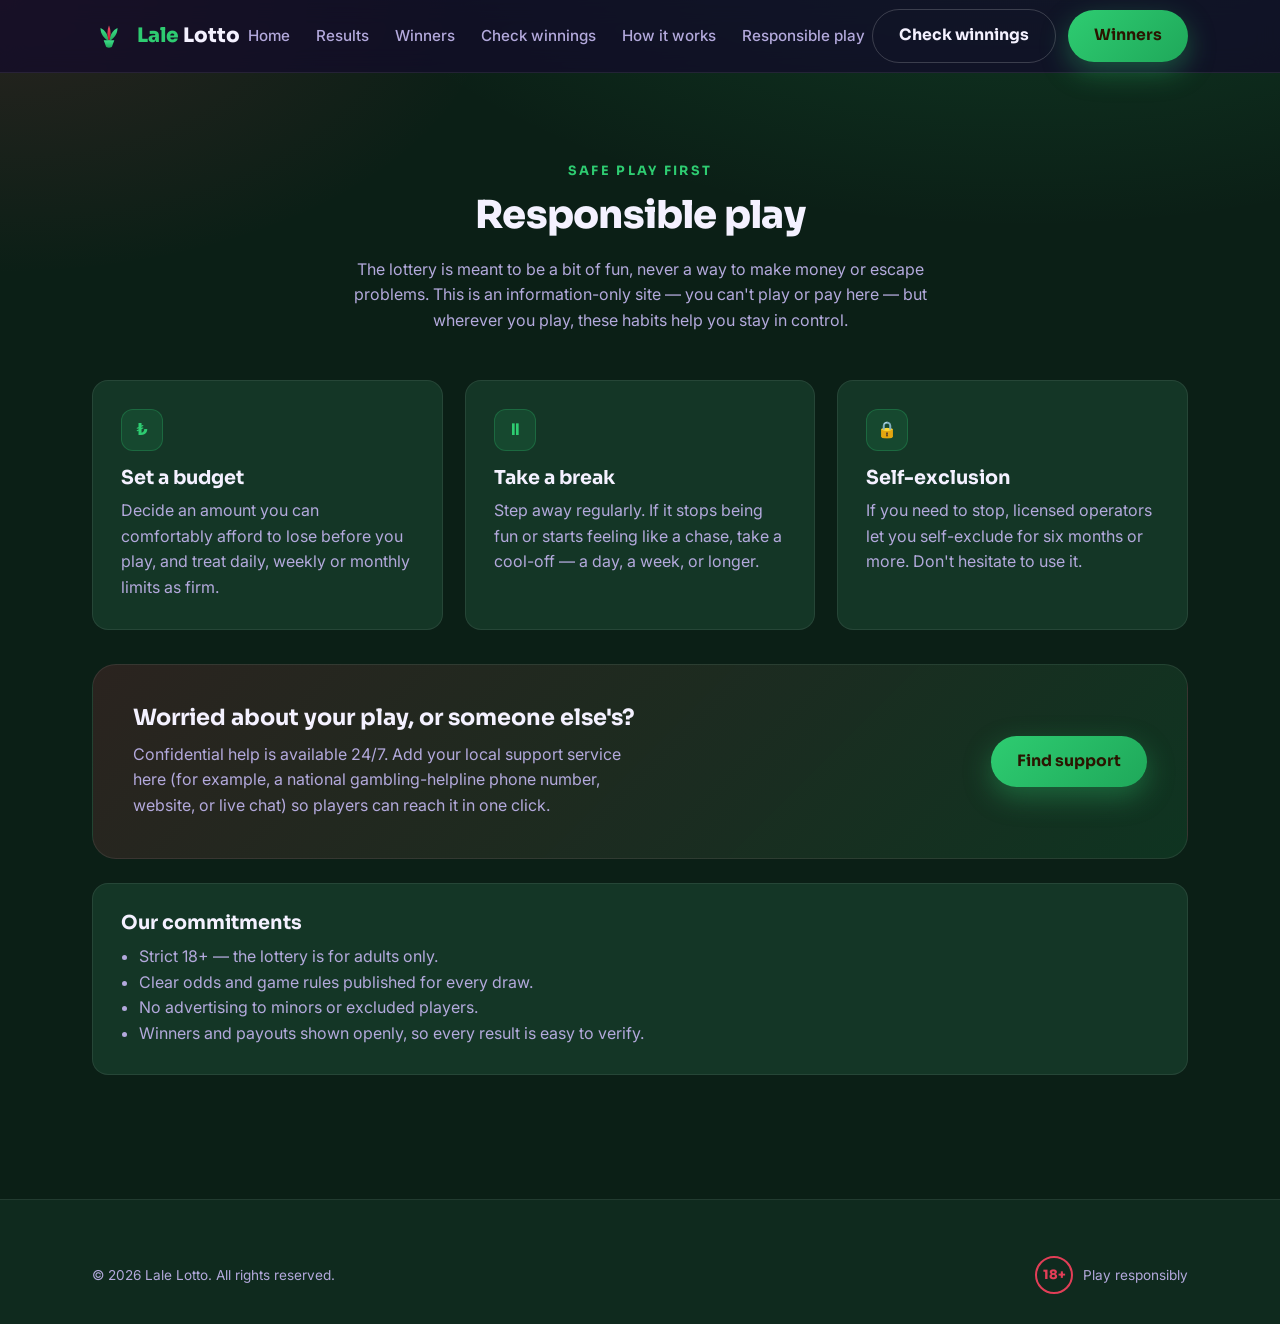
==== responsible.html @ 49908984 "Lale Lotto - informational 6/49 site with Supabase database" ====
<!DOCTYPE html>
<html lang="en">
<head>
  <meta charset="UTF-8" />
  <meta name="viewport" content="width=device-width, initial-scale=1.0" />
  <title>Responsible play — Lale Lotto</title>
  <meta name="description" content="Lale Lotto is committed to safe play. Set limits, take a break, self-exclude, and find free support. 18+ only." />
  <link rel="icon" type="image/svg+xml" href="assets/favicon.svg" />
  <link rel="preconnect" href="https://fonts.googleapis.com" />
  <link rel="preconnect" href="https://fonts.gstatic.com" crossorigin />
  <link href="https://fonts.googleapis.com/css2?family=Sora:wght@600;700;800&family=Inter:wght@400;500;600&display=swap" rel="stylesheet" />
  <link rel="stylesheet" href="css/styles.css" />
</head>
<body>

  <header class="site-header">
    <div class="container nav">
      <a class="brand" href="index.html" aria-label="Lale Lotto home">
        <svg viewBox="0 0 64 64" aria-hidden="true">
          <defs>
            <linearGradient id="hg" x1="0" y1="0" x2="0" y2="1"><stop offset="0" stop-color="#3DE08A"/><stop offset="1" stop-color="#1FA85A"/></linearGradient>
            <linearGradient id="hr" x1="0" y1="0" x2="0" y2="1"><stop offset="0" stop-color="#E94E66"/><stop offset="1" stop-color="#C8102E"/></linearGradient>
          </defs>
          <g transform="translate(8,6)">
            <path d="M24 36 C15 31 8 23 8 11 C17 15 22 24 24 36 Z" fill="url(#hg)"/>
            <path d="M24 36 C33 31 40 23 40 11 C31 15 26 24 24 36 Z" fill="url(#hg)"/>
            <path d="M24 6 C20 15 20 27 24 37 C28 27 28 15 24 6 Z" fill="url(#hr)"/>
            <path d="M14 34 H34 L30 45 C30 49 18 49 18 45 Z" fill="url(#hg)"/>
          </g>
        </svg>
        <span><span class="lale">Lale</span> Lotto</span>
      </a>
      <ul class="nav-links">
        <li><a href="index.html">Home</a></li>
        <li><a href="results.html">Results</a></li>
        <li><a href="winners.html">Winners</a></li>
        <li><a href="check.html">Check winnings</a></li>
        <li><a href="index.html#how">How it works</a></li>
        <li><a href="responsible.html" aria-current="page">Responsible play</a></li>
      </ul>
      <div class="nav-actions">
        <a class="btn btn-ghost" href="check.html">Check winnings</a>
        <a class="btn btn-primary" href="winners.html">Winners</a>
        <button class="nav-toggle" aria-label="Open menu">
          <svg width="26" height="26" viewBox="0 0 24 24" fill="none" stroke="currentColor" stroke-width="2"><path d="M3 6h18M3 12h18M3 18h18"/></svg>
        </button>
      </div>
    </div>
  </header>

  <section class="section">
    <div class="container">
      <div class="center" style="max-width:640px;margin:0 auto 46px;">
        <span class="eyebrow">Safe play first</span>
        <h1 style="font-size:2.4rem;">Responsible play</h1>
        <p>The lottery is meant to be a bit of fun, never a way to make money or escape problems. This is an information-only site — you can't play or pay here — but wherever you play, these habits help you stay in control.</p>
      </div>

      <div class="grid-3">
        <div class="card">
          <div class="step-no">₺</div>
          <h3>Set a budget</h3>
          <p>Decide an amount you can comfortably afford to lose before you play, and treat daily, weekly or monthly limits as firm.</p>
        </div>
        <div class="card">
          <div class="step-no">⏸</div>
          <h3>Take a break</h3>
          <p>Step away regularly. If it stops being fun or starts feeling like a chase, take a cool-off — a day, a week, or longer.</p>
        </div>
        <div class="card">
          <div class="step-no">🔒</div>
          <h3>Self-exclusion</h3>
          <p>If you need to stop, licensed operators let you self-exclude for six months or more. Don't hesitate to use it.</p>
        </div>
      </div>

      <div class="banner" style="margin-top:34px;">
        <div style="max-width:52ch;">
          <h2 style="font-size:1.4rem;">Worried about your play, or someone else's?</h2>
          <p style="margin:0;">Confidential help is available 24/7. Add your local support service here (for example, a national gambling-helpline phone number, website, or live chat) so players can reach it in one click.</p>
        </div>
        <a class="btn btn-primary" href="#">Find support</a>
      </div>

      <div class="card" style="margin-top:24px;">
        <h3>Our commitments</h3>
        <ul style="color:var(--muted);padding-left:1.1em;margin:0;">
          <li>Strict 18+ — the lottery is for adults only.</li>
          <li>Clear odds and game rules published for every draw.</li>
          <li>No advertising to minors or excluded players.</li>
          <li>Winners and payouts shown openly, so every result is easy to verify.</li>
        </ul>
      </div>
    </div>
  </section>

  <footer class="site-footer">
    <div class="container">
      <div class="footer-bottom" style="border:0;margin:0;padding:0;">
        <span>© <span data-year>2026</span> Lale Lotto. All rights reserved.</span>
        <span style="display:flex;align-items:center;gap:10px;"><span class="age-chip">18+</span> Play responsibly</span>
      </div>
    </div>
  </footer>

  <script src="js/main.js"></script>
</body>
</html>
---- css/styles.css ----
/* =========================================================
   Lale Lotto — global stylesheet
   Palette: deep indigo + gold (luck) + tulip red (accent)
   ========================================================= */

:root {
  --bg:        #0B1F16;
  --bg-2:      #0F2A1E;
  --surface:   #143626;
  --surface-2: #1A4630;
  --line:      rgba(255, 255, 255, .08);

  /* Primary accent is now GREEN. The --gold/--gold-2 names are kept as
     aliases so existing rules keep working without renaming everything. */
  --green:   #2ECC71;
  --green-2: #1FA85A;
  --gold:    #2ECC71;
  --gold-2:  #1FA85A;
  --red:     #E23E57;
  --red-2:   #C8102E;

  --text:  #F4F1FF;
  --muted: #B3A9DC;

  --radius: 16px;
  --radius-sm: 10px;
  --shadow: 0 18px 50px rgba(0, 0, 0, .45);
  --ring: 0 0 0 3px rgba(46, 204, 113, .45);

  --maxw: 1140px;
  --font-head: "Sora", system-ui, sans-serif;
  --font-body: "Inter", system-ui, -apple-system, sans-serif;
}

* { box-sizing: border-box; }

html { scroll-behavior: smooth; }

body {
  margin: 0;
  font-family: var(--font-body);
  color: var(--text);
  background:
    radial-gradient(1200px 600px at 80% -10%, rgba(46, 204, 113, .18), transparent 60%),
    radial-gradient(900px 500px at 0% 0%, rgba(226, 62, 87, .14), transparent 55%),
    var(--bg);
  line-height: 1.6;
  -webkit-font-smoothing: antialiased;
}

h1, h2, h3, h4 { font-family: var(--font-head); line-height: 1.15; margin: 0 0 .5em; }
h1 { font-size: clamp(2.2rem, 5vw, 3.6rem); font-weight: 800; letter-spacing: -.02em; }
h2 { font-size: clamp(1.6rem, 3.2vw, 2.4rem); font-weight: 700; }
p  { margin: 0 0 1em; color: var(--muted); }
a  { color: var(--gold); text-decoration: none; }

.container { width: 100%; max-width: var(--maxw); margin: 0 auto; padding: 0 22px; }
.section { padding: 84px 0; }
.eyebrow {
  display: inline-block; font-family: var(--font-head); font-weight: 700;
  font-size: .8rem; letter-spacing: .18em; text-transform: uppercase;
  color: var(--gold); margin-bottom: 12px;
}
.center { text-align: center; }
.muted { color: var(--muted); }
.gold  { color: var(--gold); }

/* ---------- Buttons ---------- */
.btn {
  display: inline-flex; align-items: center; gap: 9px;
  font-family: var(--font-head); font-weight: 700; font-size: .98rem;
  padding: 13px 26px; border-radius: 999px; border: 0; cursor: pointer;
  transition: transform .15s ease, box-shadow .2s ease, background .2s ease;
  text-decoration: none;
}
.btn:active { transform: translateY(1px); }
.btn-primary {
  color: #2A1500;
  background: linear-gradient(135deg, var(--gold), var(--gold-2));
  box-shadow: 0 10px 28px rgba(46, 204, 113, .35);
}
.btn-primary:hover { box-shadow: 0 14px 34px rgba(46, 204, 113, .5); transform: translateY(-2px); }
.btn-ghost {
  color: var(--text); background: transparent;
  border: 1px solid rgba(255, 255, 255, .18);
}
.btn-ghost:hover { border-color: var(--gold); color: var(--gold); }
.btn-block { width: 100%; justify-content: center; }
.btn:disabled { opacity: .45; cursor: not-allowed; transform: none; box-shadow: none; }

/* ---------- Header ---------- */
.site-header {
  position: sticky; top: 0; z-index: 50;
  backdrop-filter: blur(12px);
  background: rgba(18, 10, 42, .72);
  border-bottom: 1px solid var(--line);
}
.nav { display: flex; align-items: center; justify-content: space-between; height: 72px; }
.brand { display: flex; align-items: center; gap: 11px; font-family: var(--font-head); font-weight: 800; font-size: 1.25rem; color: var(--text); }
.brand svg { width: 34px; height: 34px; display: block; }
.brand .lale { color: var(--gold); }
.nav-links { display: flex; align-items: center; gap: 26px; list-style: none; margin: 0; padding: 0; }
.nav-links a { color: var(--muted); font-weight: 500; font-size: .95rem; transition: color .15s; }
.nav-links a:hover { color: var(--text); }
.nav-actions { display: flex; align-items: center; gap: 12px; }
.nav-toggle { display: none; background: none; border: 0; color: var(--text); cursor: pointer; }

/* ---------- Hero ---------- */
.hero { position: relative; overflow: hidden; padding: 70px 0 90px; }
.hero-grid { display: grid; grid-template-columns: 1.1fr .9fr; gap: 50px; align-items: center; }
.hero .badge {
  display: inline-flex; align-items: center; gap: 8px; font-size: .82rem; font-weight: 600;
  color: var(--gold); background: rgba(46, 204, 113, .1);
  border: 1px solid rgba(46, 204, 113, .25); padding: 6px 14px; border-radius: 999px; margin-bottom: 22px;
}
.hero h1 span { color: var(--gold); }
.hero p.lead { font-size: 1.15rem; max-width: 30ch; }
.hero-cta { display: flex; gap: 14px; flex-wrap: wrap; margin-top: 26px; }

/* Jackpot card */
.jackpot-card {
  background: linear-gradient(160deg, var(--surface-2), var(--surface));
  border: 1px solid var(--line); border-radius: 24px; padding: 34px;
  box-shadow: var(--shadow); position: relative;
}
.jackpot-card::before {
  content: ""; position: absolute; inset: 0; border-radius: 24px; padding: 1px;
  background: linear-gradient(160deg, rgba(46, 204, 113, .55), transparent 45%);
  -webkit-mask: linear-gradient(#000 0 0) content-box, linear-gradient(#000 0 0);
  -webkit-mask-composite: xor; mask-composite: exclude; pointer-events: none;
}
.jackpot-card .label { font-size: .8rem; letter-spacing: .15em; text-transform: uppercase; color: var(--muted); }
.jackpot-amount { font-family: var(--font-head); font-weight: 800; font-size: clamp(2.6rem, 6vw, 3.6rem); color: var(--gold); margin: 4px 0 2px; }
.jackpot-card .game { font-weight: 600; color: var(--text); }

/* Countdown */
.countdown { display: flex; gap: 12px; margin: 24px 0 6px; }
.cd-unit {
  flex: 1; text-align: center; background: rgba(0, 0, 0, .25);
  border: 1px solid var(--line); border-radius: var(--radius-sm); padding: 12px 6px;
}
.cd-unit b { display: block; font-family: var(--font-head); font-size: 1.7rem; font-weight: 800; line-height: 1; }
.cd-unit small { font-size: .68rem; letter-spacing: .12em; text-transform: uppercase; color: var(--muted); }

/* ---------- Lottery balls ---------- */
.balls { display: flex; gap: 10px; flex-wrap: wrap; }
.ball {
  width: 46px; height: 46px; border-radius: 50%;
  display: grid; place-items: center;
  font-family: var(--font-head); font-weight: 800; font-size: 1.05rem; color: #2A1500;
  background: radial-gradient(circle at 32% 28%, #fff, var(--gold) 58%, var(--gold-2));
  box-shadow: inset 0 -4px 8px rgba(0, 0, 0, .25), 0 6px 14px rgba(0, 0, 0, .3);
}
.ball.bonus { background: radial-gradient(circle at 32% 28%, #fff, var(--red) 60%, var(--red-2)); color: #fff; }

/* ---------- Cards / steps ---------- */
.grid-3 { display: grid; grid-template-columns: repeat(3, 1fr); gap: 22px; }
.grid-2 { display: grid; grid-template-columns: repeat(2, 1fr); gap: 22px; }
.card {
  background: var(--surface); border: 1px solid var(--line);
  border-radius: var(--radius); padding: 28px; transition: transform .18s, border-color .18s;
}
.card:hover { transform: translateY(-4px); border-color: rgba(46, 204, 113, .35); }
.card .step-no {
  width: 42px; height: 42px; border-radius: 12px; display: grid; place-items: center;
  font-family: var(--font-head); font-weight: 800; color: var(--gold);
  background: rgba(46, 204, 113, .12); border: 1px solid rgba(46, 204, 113, .25); margin-bottom: 16px;
}
.card h3 { font-size: 1.2rem; }
.card p:last-child { margin-bottom: 0; }

/* ---------- Results table ---------- */
.results-list { display: grid; gap: 14px; }
.result-row {
  display: flex; align-items: center; justify-content: space-between; gap: 18px; flex-wrap: wrap;
  background: var(--surface); border: 1px solid var(--line); border-radius: var(--radius); padding: 20px 24px;
}
.result-row .meta { min-width: 160px; }
.result-row .meta .date { font-family: var(--font-head); font-weight: 700; }
.result-row .meta .draw { font-size: .82rem; color: var(--muted); }
.result-row .prize { font-family: var(--font-head); font-weight: 800; color: var(--gold); font-size: 1.15rem; }
.result-row .balls .ball { width: 40px; height: 40px; font-size: .95rem; }

/* ---------- Small button + hint (shared) ---------- */
.btn-sm { padding: 9px 16px; font-size: .85rem; }
.hint { font-size: .82rem; color: var(--muted); margin-top: 14px; }

/* ---------- Players & winners database (winners page) ---------- */
.db-stats { display: grid; grid-template-columns: repeat(4, 1fr); gap: 16px; margin-bottom: 26px; }
.db-stat {
  background: var(--surface); border: 1px solid var(--line);
  border-radius: var(--radius); padding: 20px; text-align: center;
}
.db-stat b { display: block; font-family: var(--font-head); font-weight: 800; font-size: 1.7rem; color: var(--gold); line-height: 1.1; }
.db-stat small { font-size: .72rem; letter-spacing: .12em; text-transform: uppercase; color: var(--muted); }

.db-controls { display: flex; align-items: center; justify-content: space-between; gap: 16px; flex-wrap: wrap; margin-bottom: 18px; }
.db-search {
  flex: 1 1 240px; min-width: 200px; padding: 12px 16px; border-radius: var(--radius-sm);
  border: 1px solid var(--line); background: rgba(0, 0, 0, .25); color: var(--text);
  font-family: var(--font-body); font-size: .95rem; outline: none; transition: border-color .15s, box-shadow .15s;
}
.db-search::placeholder { color: var(--muted); opacity: .7; }
.db-search:focus { border-color: var(--gold); box-shadow: var(--ring); }
.db-filters { display: flex; gap: 8px; flex-wrap: wrap; }
.db-filter {
  font-family: var(--font-head); font-weight: 700; font-size: .82rem;
  padding: 9px 15px; border-radius: 999px; cursor: pointer;
  color: var(--muted); background: transparent; border: 1px solid var(--line);
  transition: color .15s, border-color .15s, background .15s;
}
.db-filter:hover { color: var(--text); border-color: rgba(46, 204, 113, .5); }
.db-filter.is-active { color: #2A1500; border-color: transparent; background: linear-gradient(135deg, var(--gold), var(--gold-2)); }

.db-table-wrap { overflow-x: auto; border: 1px solid var(--line); border-radius: var(--radius); background: var(--surface); }
.db-table { width: 100%; border-collapse: collapse; min-width: 760px; }
.db-table th, .db-table td { padding: 14px 18px; text-align: left; vertical-align: middle; border-bottom: 1px solid var(--line); }
.db-table thead th {
  font-family: var(--font-head); font-size: .74rem; letter-spacing: .1em; text-transform: uppercase;
  color: var(--muted); font-weight: 700; background: rgba(0, 0, 0, .2);
}
.db-table tbody tr:last-child td { border-bottom: 0; }
.db-table tbody tr:hover { background: rgba(46, 204, 113, .05); }
.db-table .num-col { text-align: center; white-space: nowrap; }
.db-player { font-family: var(--font-head); font-weight: 700; color: var(--text); }
.db-sub { font-size: .8rem; color: var(--muted); }
.db-code { font-family: ui-monospace, SFMono-Regular, Menlo, monospace; letter-spacing: .02em; }
.db-balls { gap: 6px; flex-wrap: nowrap; }
.db-balls .ball { width: 32px; height: 32px; font-size: .78rem; }
.db-balls .ball.miss { background: transparent; color: var(--muted); border: 1px solid var(--line); box-shadow: none; }
.db-prize { font-family: var(--font-head); color: var(--gold); white-space: nowrap; }
.db-empty { text-align: center; color: var(--muted); padding: 30px 18px; }

.db-badge {
  display: inline-block; font-family: var(--font-head); font-weight: 700; font-size: .74rem;
  padding: 5px 12px; border-radius: 999px; white-space: nowrap;
  border: 1px solid var(--line); color: var(--muted); background: rgba(255, 255, 255, .06);
}
.db-badge.is-paid { color: var(--green); background: rgba(46, 204, 113, .12); border-color: rgba(46, 204, 113, .35); }
.db-badge.is-pending { color: #FFC83D; background: rgba(255, 200, 61, .12); border-color: rgba(255, 200, 61, .35); }
.db-badge.is-none { color: var(--muted); }

/* ---------- Banner ---------- */
.banner {
  background: linear-gradient(135deg, rgba(226, 62, 87, .15), rgba(46, 204, 113, .12));
  border: 1px solid var(--line); border-radius: 24px; padding: 40px;
  display: flex; align-items: center; justify-content: space-between; gap: 24px; flex-wrap: wrap;
}

/* ---------- Footer ---------- */
.site-footer { border-top: 1px solid var(--line); background: var(--bg-2); padding: 56px 0 30px; margin-top: 40px; }
.footer-grid { display: grid; grid-template-columns: 1.4fr 1fr 1fr 1fr; gap: 30px; }
.footer-grid h4 { font-size: .82rem; letter-spacing: .12em; text-transform: uppercase; color: var(--muted); }
.footer-grid ul { list-style: none; margin: 0; padding: 0; }
.footer-grid li { margin-bottom: 9px; }
.footer-grid a { color: var(--muted); font-weight: 500; }
.footer-grid a:hover { color: var(--text); }
.footer-bottom {
  display: flex; align-items: center; justify-content: space-between; gap: 16px; flex-wrap: wrap;
  border-top: 1px solid var(--line); margin-top: 36px; padding-top: 22px; font-size: .85rem; color: var(--muted);
}
.age-chip {
  display: inline-grid; place-items: center; width: 38px; height: 38px; border-radius: 50%;
  border: 2px solid var(--red); color: var(--red); font-family: var(--font-head); font-weight: 800; font-size: .8rem;
}
.legal-note { font-size: .8rem; color: var(--muted); max-width: 70ch; }

/* ---------- Winnings checker (check page) ---------- */
.check-wrap { max-width: 560px; margin: 0 auto; }
.check-card {
  background: linear-gradient(160deg, var(--surface-2), var(--surface));
  border: 1px solid var(--line); border-radius: 20px; padding: 30px; box-shadow: var(--shadow);
}
.field { margin-bottom: 18px; }
.field label {
  display: block; font-family: var(--font-head); font-weight: 700; font-size: .9rem;
  margin-bottom: 8px; color: var(--text);
}
.check-card input {
  width: 100%; padding: 14px 16px; border-radius: var(--radius-sm);
  border: 1px solid var(--line); background: rgba(0, 0, 0, .25); color: var(--text);
  font-family: var(--font-body); font-size: 1rem; outline: none;
  transition: border-color .15s, box-shadow .15s;
}
.check-card input::placeholder { color: var(--muted); opacity: .7; }
.check-card input:focus { border-color: var(--gold); box-shadow: var(--ring); }
.field-hint { font-size: .8rem; color: var(--muted); margin: 8px 0 0; }

/* Result card + states */
.check-result { margin-top: 22px; }
.res-card {
  background: var(--surface); border: 1px solid var(--line);
  border-radius: var(--radius); padding: 26px; text-align: center;
}
.res-card.is-win    { border-color: rgba(46, 204, 113, .55); box-shadow: 0 0 0 1px rgba(46, 204, 113, .25), var(--shadow); }
.res-card.is-error  { border-color: rgba(226, 62, 87, .5); }
.res-badge {
  display: inline-block; font-family: var(--font-head); font-weight: 700;
  font-size: .78rem; letter-spacing: .12em; text-transform: uppercase;
  padding: 6px 14px; border-radius: 999px; margin-bottom: 14px;
  color: var(--gold); background: rgba(46, 204, 113, .12); border: 1px solid rgba(46, 204, 113, .3);
}
.res-card.is-none .res-badge,
.res-card.is-info .res-badge {
  color: var(--muted); background: rgba(255, 255, 255, .06); border-color: var(--line);
}
.res-card.is-error .res-badge {
  color: var(--red); background: rgba(226, 62, 87, .12); border-color: rgba(226, 62, 87, .35);
}
.res-card h3 { font-size: 1.5rem; margin-bottom: 6px; }
.res-prize { font-family: var(--font-head); font-weight: 800; font-size: 2.2rem; color: var(--gold); margin: 6px 0 4px; }
.res-row { margin: 18px 0; }
.res-row .res-label { font-size: .78rem; letter-spacing: .12em; text-transform: uppercase; color: var(--muted); margin: 0 0 10px; }
.res-card .balls { justify-content: center; }
.res-card .ball.miss {
  background: transparent; color: var(--muted);
  border: 1px solid var(--line); box-shadow: none;
}
.res-matches { font-size: .95rem; color: var(--muted); margin: 4px 0 0; }
.res-matches b { color: var(--gold); font-family: var(--font-head); }
.res-card .btn { margin-top: 18px; }

/* Loading spinner */
.spinner {
  width: 40px; height: 40px; margin: 8px auto 14px;
  border: 4px solid rgba(255, 255, 255, .15); border-top-color: var(--gold);
  border-radius: 50%; animation: spin 1s linear infinite;
}
@keyframes spin { to { transform: rotate(360deg); } }

/* ---------- Toast ---------- */
.toast {
  position: fixed; left: 50%; bottom: 28px; transform: translateX(-50%) translateY(120%);
  background: var(--surface-2); border: 1px solid rgba(46, 204, 113, .4); color: var(--text);
  padding: 14px 22px; border-radius: 999px; box-shadow: var(--shadow); z-index: 100;
  transition: transform .35s cubic-bezier(.2,.8,.2,1); font-weight: 600;
}
.toast.show { transform: translateX(-50%) translateY(0); }

/* ---------- Responsive ---------- */
@media (max-width: 900px) {
  .hero-grid, .grid-3, .grid-2, .footer-grid { grid-template-columns: 1fr; }
  .db-stats { grid-template-columns: repeat(2, 1fr); }
  .nav-links, .nav-actions .btn-ghost { display: none; }
  .nav-toggle { display: block; }
  .nav-links.open {
    display: flex; flex-direction: column; position: absolute; top: 72px; left: 0; right: 0;
    background: var(--bg-2); border-bottom: 1px solid var(--line); padding: 18px 22px; gap: 16px;
  }
  .section { padding: 60px 0; }
}
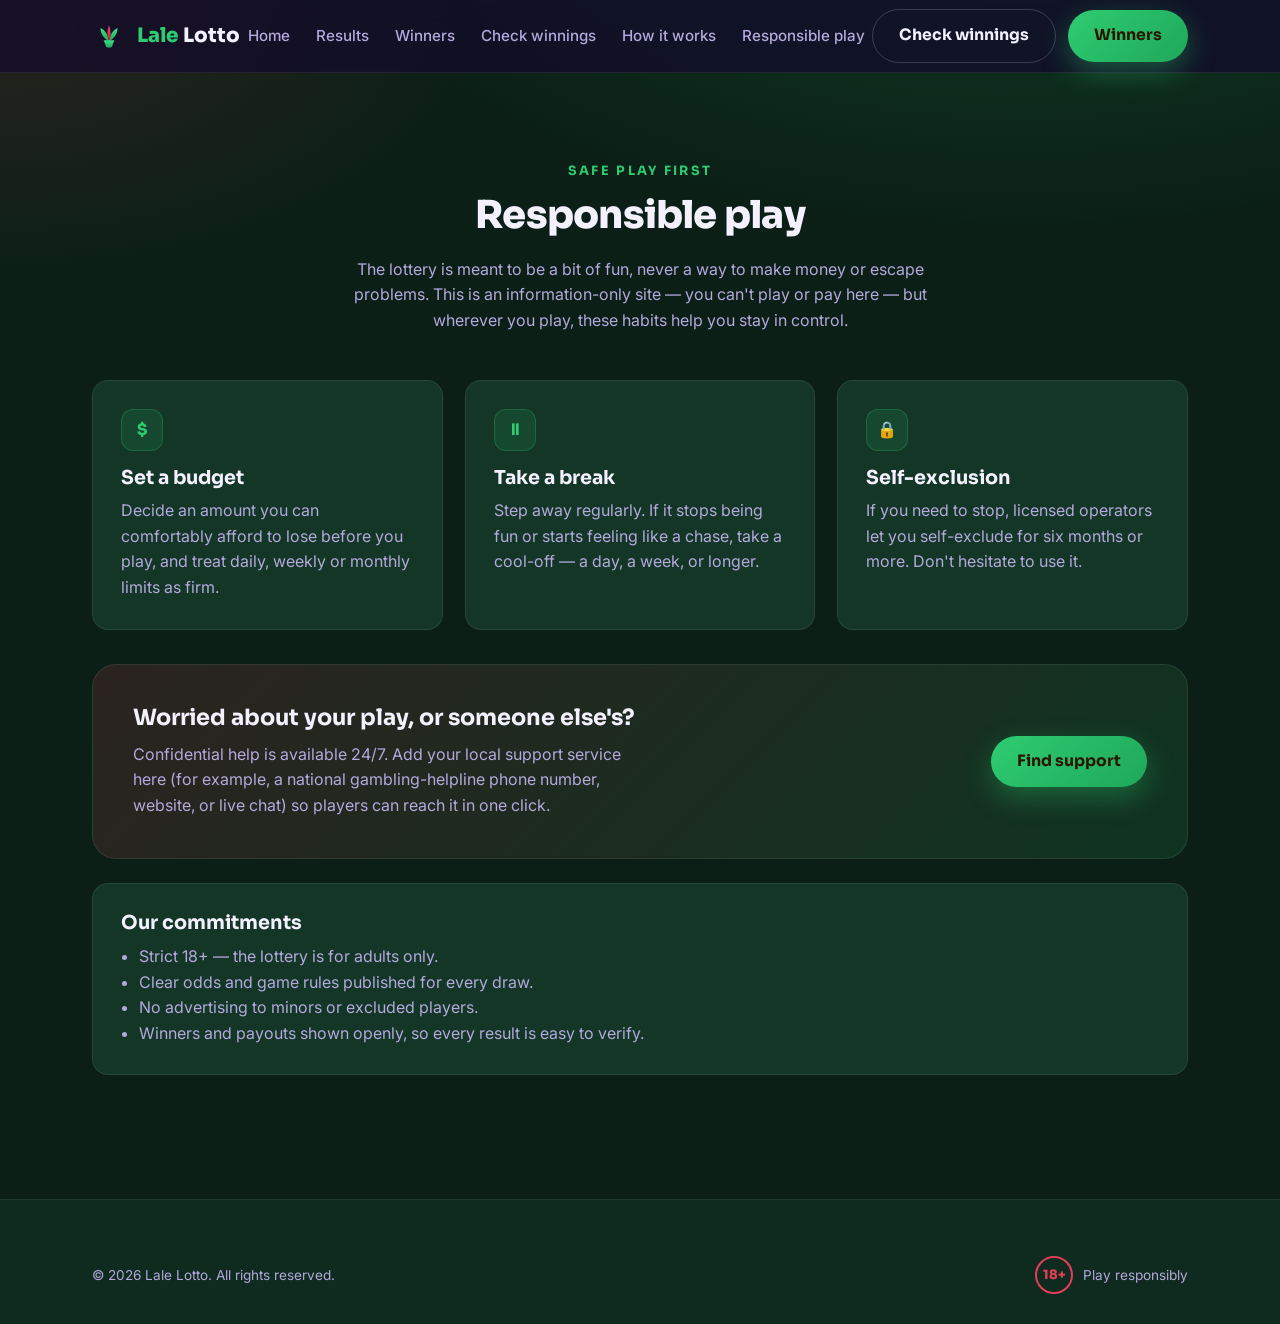
==== commit 739bcdd4: "Use plain ASCII names and switch currency display to USD" ====
--- a/responsible.html
+++ b/responsible.html
@@ -58,7 +58,7 @@
 
       <div class="grid-3">
         <div class="card">
-          <div class="step-no">₺</div>
+          <div class="step-no">$</div>
           <h3>Set a budget</h3>
           <p>Decide an amount you can comfortably afford to lose before you play, and treat daily, weekly or monthly limits as firm.</p>
         </div>
